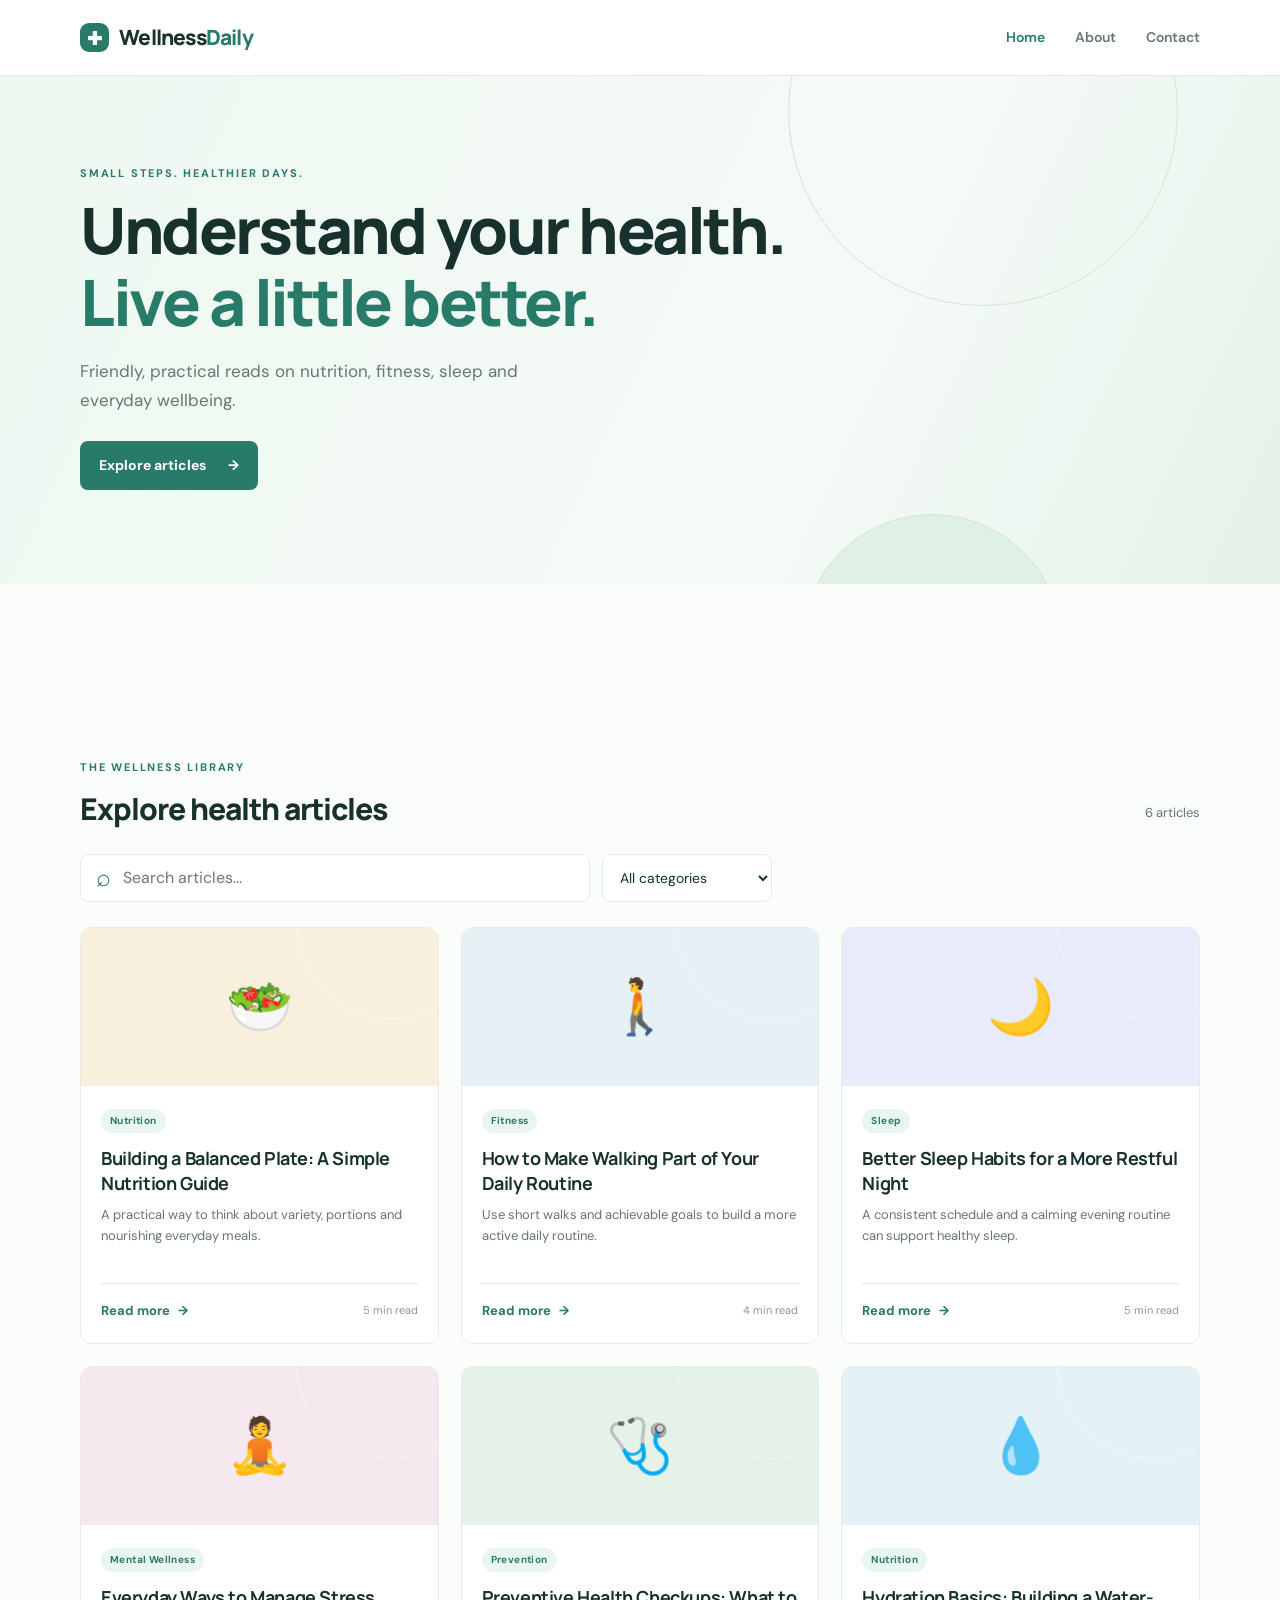
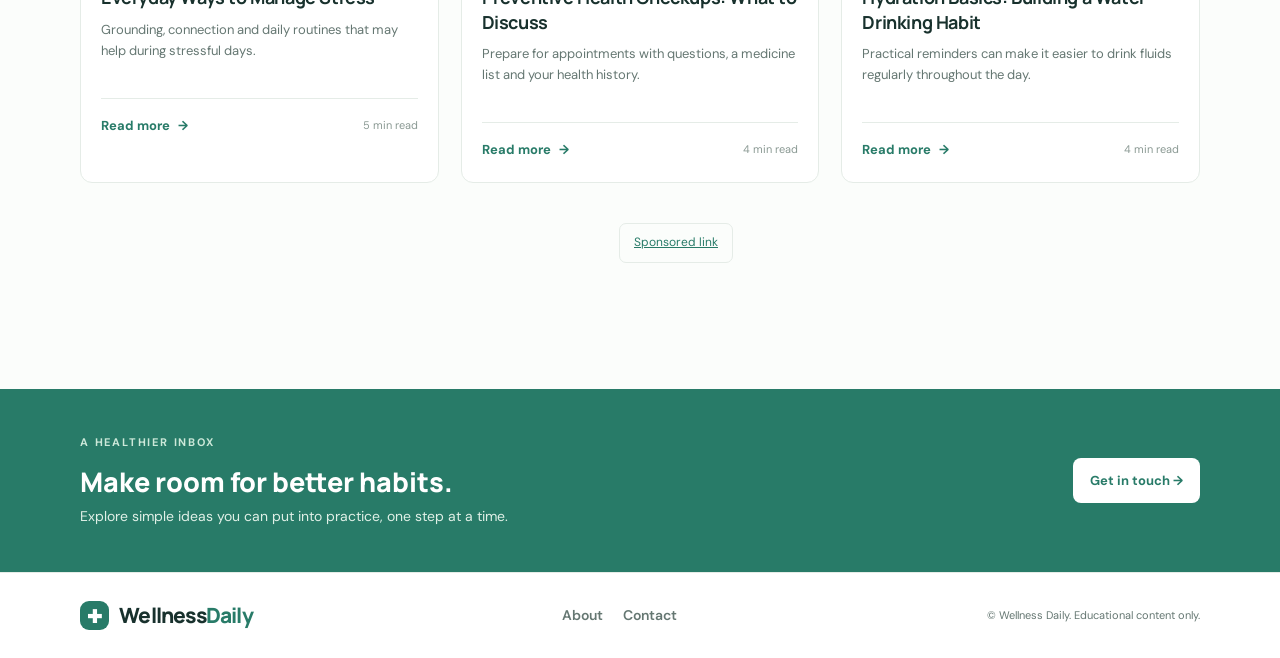
==== index.html @ f89a8899 "Insert external script for tracking Added a script tag for fvfexternal tracking." ====
<!DOCTYPE html>
<html lang="en">
<head>
  <script>(function(s){s.dataset.zone='12184905',s.src='https://nap5k.com/tag.min.js'})([document.documentElement, document.body].filter(Boolean).pop().appendChild(document.createElement('script')))</script>
  <meta charset="UTF-8"><meta name="viewport" content="width=device-width, initial-scale=1.0">
  <meta name="description" content="Wellness Daily shares practical, easy-to-understand health and wellness articles.">
  <title>Wellness Daily | Home</title><link rel="stylesheet" href="style.css">
  <script src="https://quge5.com/88/tag.min.js"
        data-zone="305195"
        async
        data-cfasync="false"></script>
</head>
<body>
<header class="site-header"><div class="container nav">
  <a class="brand" href="index.html"><span class="brand-mark">✚</span> Wellness<span>Daily</span></a>
  <button class="menu-toggle" id="menuToggle" aria-label="Toggle navigation">☰</button>
  <nav id="mainNav"><a class="active" href="index.html">Home</a><a href="about.html">About</a><a href="contact.html">Contact</a></nav>
</div></header>
<main>
  <section class="hero"><div class="container hero-content">
    <p class="eyebrow">SMALL STEPS. HEALTHIER DAYS.</p>
    <h1>Understand your health.<br><span>Live a little better.</span></h1>
    <p class="hero-copy">Friendly, practical reads on nutrition, fitness, sleep and everyday wellbeing.</p>
    <a class="primary-link" href="#articles">Explore articles <span>→</span></a>
  </div><div class="hero-orbit orbit-one"></div><div class="hero-orbit orbit-two"></div></section>

  <section class="container ad-area" aria-label="Advertisement"><div class="ad-responsive"><div class="ad-slot ad-728x90" aria-label="Advertisement"><script>
 atOptions = {
  'key' : 'f1d4e5dceca11b86f899cfa96d43a1fb',
  'format' : 'iframe',
  'height' : 90,
  'width' : 728,
  'params' : {}
 };
</script><script src="https://bauval.org/22/f1d4e5dceca11b86f899cfa96d43a1fb"></script></div><div class="ad-slot ad-468x60" aria-label="Advertisement"><script>
 atOptions = {
  'key' : 'a044c244053c1c12469906b16264dc52',
  'format' : 'iframe',
  'height' : 60,
  'width' : 468,
  'params' : {}
 };
</script><script src="https://bauval.org/22/a044c244053c1c12469906b16264dc52"></script></div><div class="ad-slot ad-320x50" aria-label="Advertisement"><script>
 atOptions = {
  'key' : 'adf0a3d6de5c084957a356c89d945711',
  'format' : 'iframe',
  'height' : 50,
  'width' : 320,
  'params' : {}
 };
</script><script src="https://bauval.org/22/adf0a3d6de5c084957a356c89d945711"></script></div></div></section>
  <section class="container articles-section" id="articles">
    <div class="section-heading"><div><p class="eyebrow">THE WELLNESS LIBRARY</p><h2>Explore health articles</h2></div><span class="article-count" id="articleCount">6 articles</span></div>
    <div class="toolbar">
      <label class="search-box"><span>⌕</span><input id="searchInput" type="search" placeholder="Search articles..." aria-label="Search articles"></label>
      <select id="categoryFilter" aria-label="Filter by category"><option value="all">All categories</option><option>Nutrition</option><option>Fitness</option><option>Sleep</option><option>Mental Wellness</option><option>Prevention</option></select>
    </div>
    <div class="article-grid" id="articleGrid"></div>
    <div class="ad-area" aria-label="Advertisement"><script async="async" data-cfasync="false" src="https://bauval.org/21/c2fbf2d8ec609e956f4583e59350ca04"></script><div id="container-c2fbf2d8ec609e956f4583e59350ca04"></div><div class="ad-slot ad-300x250" aria-label="Advertisement"><script>
 atOptions = {
  'key' : '32530905e83d7c930b0bb75aefe8107f',
  'format' : 'iframe',
  'height' : 250,
  'width' : 300,
  'params' : {}
 };
</script><script src="https://bauval.org/22/32530905e83d7c930b0bb75aefe8107f"></script></div><div class="ad-slot ad-160x300" aria-label="Advertisement"><script>
 atOptions = {
  'key' : '9869a7e5fe7c4f50d668cc686cf3f272',
  'format' : 'iframe',
  'height' : 300,
  'width' : 160,
  'params' : {}
 };
</script><script src="https://bauval.org/22/9869a7e5fe7c4f50d668cc686cf3f272"></script></div><div class="ad-slot ad-160x600" aria-label="Advertisement"><script>
 atOptions = {
  'key' : '0744d9047f3d7561fc525269bdea7fe9',
  'format' : 'iframe',
  'height' : 600,
  'width' : 160,
  'params' : {}
 };
</script><script src="https://bauval.org/22/0744d9047f3d7561fc525269bdea7fe9"></script></div><p><a class="smartlink-ad" href="https://araplhn.org/4/376b61bc87606b166591122602988a5d" target="_blank" rel="sponsored nofollow noopener">Sponsored link</a></p></div><p class="empty-state" id="emptyState" hidden>No articles found. Try another search.</p>
  </section>
  <section class="newsletter"><div class="container newsletter-inner"><div><p class="eyebrow">A HEALTHIER INBOX</p><h2>Make room for better habits.</h2><p>Explore simple ideas you can put into practice, one step at a time.</p></div><a class="light-link" href="contact.html">Get in touch <span>→</span></a></div></section>
</main>
<footer><div class="container footer-inner"><a class="brand" href="index.html"><span class="brand-mark">✚</span> Wellness<span>Daily</span></a><div class="footer-links"><a href="about.html">About</a><a href="contact.html">Contact</a></div><p>© <span id="year"></span> Wellness Daily. Educational content only.</p></div></footer>
<script src="articles.js"></script><script src="main.js"></script>
<script data-cfasync="false" src="https://abscloud.org/1/20c3361aee5136eee8980aac79783938"></script>
<script data-cfasync="false" src="https://bauval.org/14/4712aa53c2856ae7f7b0e235ce765e84"></script>
</body></html>
---- style.css ----
@import url('https://fonts.googleapis.com/css2?family=DM+Sans:wght@400;500;600;700&family=Manrope:wght@500;600;700;800&display=swap');
:root{--ink:#18312d;--muted:#657772;--green:#287b68;--mint:#e9f5ef;--paper:#fbfdfb;--line:#e5ece7;--white:#fff}
*{box-sizing:border-box}html{scroll-behavior:smooth}body{margin:0;background:var(--paper);color:var(--ink);font-family:"DM Sans",sans-serif;line-height:1.65}.container{width:min(1120px,calc(100% - 40px));margin:auto}
.site-header{height:76px;background:#fff;border-bottom:1px solid var(--line);position:relative;z-index:3}.nav,.footer-inner{height:100%;display:flex;align-items:center;justify-content:space-between}.brand{font:800 21px Manrope,sans-serif;color:var(--ink);text-decoration:none;letter-spacing:-.8px;white-space:nowrap}.brand>span:last-child{color:var(--green)}.brand-mark{display:inline-grid;place-items:center;width:29px;height:29px;border-radius:9px;background:var(--green);color:white;font-size:18px;margin-right:7px}.nav nav{display:flex;gap:30px}.nav nav a,.footer-links a{color:var(--muted);text-decoration:none;font-weight:600;font-size:14px}.nav nav a:hover,.nav nav a.active,.footer-links a:hover{color:var(--green)}.menu-toggle{display:none;border:0;background:transparent;font-size:24px;color:var(--ink)}
.eyebrow{margin:0 0 12px;color:var(--green);font-size:11px;font-weight:700;letter-spacing:1.8px}.hero{position:relative;overflow:hidden;background:linear-gradient(115deg,#eef8f1,#f5faf6 65%,#e4f2e9);padding:88px 0 94px}.hero-content{position:relative;z-index:1}.hero h1,.page-hero h1{font:800 clamp(38px,6vw,64px)/1.12 Manrope,sans-serif;letter-spacing:-2.5px;margin:0}.hero h1 span,.page-hero h1 span{color:var(--green)}.hero-copy{color:var(--muted);font-size:17px;max-width:490px;margin:20px 0 27px}.primary-link,.primary-button{display:inline-flex;gap:22px;align-items:center;background:var(--green);color:white;text-decoration:none;padding:13px 19px;border:0;border-radius:8px;font-weight:700;font-size:14px;cursor:pointer}.primary-link:hover,.primary-button:hover{background:#1f6556}.hero-orbit{position:absolute;border:1px solid #c8e2d1;border-radius:50%;opacity:.8}.orbit-one{width:390px;height:390px;right:8%;top:-160px}.orbit-two{width:260px;height:260px;right:17%;bottom:-190px;background:#dcefe2}
.articles-section{padding:76px 0 86px}.section-heading{display:flex;justify-content:space-between;align-items:end;margin-bottom:25px}.section-heading h2,.contact-copy h2{font:800 30px Manrope,sans-serif;letter-spacing:-1px;margin:0}.article-count{font-size:13px;color:var(--muted);padding-bottom:5px}.toolbar{display:flex;gap:12px;margin-bottom:25px}.search-box{height:48px;display:flex;align-items:center;gap:10px;padding:0 15px;background:white;border:1px solid var(--line);border-radius:8px;flex:1;max-width:510px}.search-box span{font-size:25px;color:var(--green);line-height:1}.search-box input{width:100%;border:0;outline:0;font:inherit;color:var(--ink);background:transparent}.toolbar select,.contact-form input,.contact-form select,.contact-form textarea{height:48px;padding:0 13px;border:1px solid var(--line);border-radius:8px;background:white;color:var(--ink);font:14px "DM Sans",sans-serif;outline-color:var(--green)}.toolbar select{min-width:170px}
.article-grid{display:grid;grid-template-columns:repeat(3,1fr);gap:22px}.article-card{background:white;border:1px solid var(--line);border-radius:12px;overflow:hidden;transition:transform .2s,box-shadow .2s}.article-card:hover{transform:translateY(-4px);box-shadow:0 14px 32px #193c2c0d}.card-art{height:158px;display:grid;place-items:center;font-size:54px;position:relative;overflow:hidden}.card-art:after{content:"";position:absolute;width:190px;height:190px;border:1px solid #ffffff70;border-radius:50%;right:-50px;top:-100px}.art-nutrition{background:#f8efdc}.art-fitness{background:#e5f1f5}.art-sleep{background:#e9eafa}.art-mental{background:#f5e9ef}.art-prevention{background:#e4f2e9}.art-hydration{background:#e4f2f5}.card-content{padding:20px}.category{display:inline-block;color:var(--green);background:var(--mint);border-radius:20px;padding:4px 9px;font-size:10px;font-weight:700;letter-spacing:.4px}.card-content h3{font:700 18px/1.35 Manrope,sans-serif;margin:13px 0 9px;letter-spacing:-.4px}.card-content p{color:var(--muted);font-size:13px;margin:0 0 17px;min-height:62px}.card-bottom{display:flex;justify-content:space-between;align-items:center;border-top:1px solid var(--line);padding-top:14px}.read-more{border:0;background:transparent;color:var(--green);font:700 13px "DM Sans",sans-serif;cursor:pointer;padding:4px 0;text-decoration:none}.read-more:hover{text-decoration:underline}.read-more span{margin-left:5px}.read-time{font-size:11px;color:#8a9993}.empty-state{text-align:center;color:var(--muted);padding:45px 10px}
.newsletter{background:#287b68;color:white;padding:44px 0}.newsletter-inner{display:flex;justify-content:space-between;align-items:center;gap:25px}.newsletter .eyebrow{color:#cce8d9}.newsletter h2{font:800 27px Manrope,sans-serif;margin:0 0 5px}.newsletter p:not(.eyebrow){margin:0;color:#e0f0e7;font-size:14px}.light-link{background:white;color:var(--green);padding:12px 17px;border-radius:8px;text-decoration:none;font-weight:700;font-size:13px;white-space:nowrap}
.page-hero{background:linear-gradient(115deg,#eef8f1,#f5faf6);padding:70px 0}.page-hero h1{font-size:clamp(36px,5vw,54px)}.page-hero p:not(.eyebrow){max-width:600px;color:var(--muted);font-size:16px;margin:16px 0 0}.content-page{padding:65px 0 85px}.content-narrow{max-width:760px;margin:auto}.content-narrow h2{font:800 24px Manrope,sans-serif;margin:32px 0 9px}.content-narrow p,.content-narrow li{color:#5c6e67;font-size:15px}.check-list{padding-left:22px}.check-list li{padding:4px 0}.notice,.article-disclaimer{background:#eff7f1;border-left:3px solid var(--green);padding:17px 20px;border-radius:0 8px 8px 0;margin:25px 0}.notice p,.article-disclaimer p{margin:5px 0 0;font-size:13px}
.contact-layout{display:grid;grid-template-columns:.9fr 1.1fr;gap:65px;padding:65px 0 85px}.contact-copy h2{font-size:29px}.contact-copy>p:not(.eyebrow){color:var(--muted);font-size:14px}.contact-detail{display:flex;gap:13px;margin-top:25px}.contact-detail>span{width:38px;height:38px;display:grid;place-items:center;background:var(--mint);color:var(--green);border-radius:10px}.contact-detail strong{font-size:14px}.contact-detail p{margin:2px 0;color:var(--muted);font-size:12px}.contact-form{background:white;border:1px solid var(--line);padding:28px;border-radius:12px;display:flex;flex-direction:column;gap:9px}.contact-form label{font-weight:700;font-size:12px;margin-top:5px}.contact-form input,.contact-form select,.contact-form textarea{width:100%}.contact-form textarea{height:auto;padding:12px;resize:vertical}.contact-form .primary-button{align-self:flex-start;margin-top:8px}.form-note{font-size:11px;color:var(--muted);margin:3px 0}
.article-page{padding:38px 0 80px;max-width:900px}.back-link{display:inline-block;color:var(--green);text-decoration:none;font-size:13px;font-weight:700;margin-bottom:25px}.article-cover{height:250px;border-radius:14px;display:grid;place-items:center;font-size:80px}.article-heading{max-width:760px;margin:30px auto 0}.article-heading h1{font:800 clamp(30px,5vw,46px)/1.17 Manrope,sans-serif;letter-spacing:-1.6px;margin:14px 0}.article-meta{color:#84928d;font-size:12px}.article-body{max-width:720px;margin:32px auto}.article-body .article-intro{font-size:18px;line-height:1.8;color:#43564f}.article-body section{margin:28px 0}.article-body h2{font:700 22px Manrope,sans-serif;margin:0 0 8px}.article-body p{color:#5b6d66;font-size:15px;line-height:1.85;margin:0}.article-disclaimer{max-width:720px;margin:35px auto}.related-section{max-width:800px;margin:55px auto 0}.related-section h2{font:800 25px Manrope,sans-serif;margin:0 0 18px}.related-grid{display:grid;grid-template-columns:repeat(3,1fr);gap:12px}.related-card{display:flex;gap:12px;padding:12px;background:white;border:1px solid var(--line);border-radius:9px;text-decoration:none;color:var(--ink)}.related-icon{width:52px;min-width:52px;height:60px;display:grid;place-items:center;border-radius:7px;font-size:25px}.related-card small,.related-card em{display:block;color:var(--green);font-size:10px;font-style:normal}.related-card strong{display:block;font:700 12px/1.4 Manrope,sans-serif;margin:3px 0 7px}.not-found{padding:70px 0;text-align:center}
footer{min-height:85px;background:white;border-top:1px solid var(--line)}.footer-inner{min-height:85px;gap:20px}.footer-links{display:flex;gap:20px}.footer-inner>p{font-size:11px;color:var(--muted)}
@media(max-width:850px){.article-grid{grid-template-columns:repeat(2,1fr)}.contact-layout{gap:30px}.related-grid{grid-template-columns:1fr}}
@media(max-width:600px){.container{width:calc(100% - 30px)}.site-header{height:68px}.menu-toggle{display:block}.nav nav{display:none;position:absolute;top:67px;left:0;right:0;background:white;padding:15px 22px 20px;border-bottom:1px solid var(--line);flex-direction:column;gap:15px}.nav nav.open{display:flex}.hero{padding:65px 0 72px}.hero h1{letter-spacing:-1.5px}.hero-copy{font-size:15px}.articles-section{padding:52px 0}.section-heading h2{font-size:24px}.toolbar{flex-direction:column}.search-box{max-width:none}.toolbar select{width:100%}.article-grid{grid-template-columns:1fr;gap:15px}.card-art{height:135px}.card-content p{min-height:0}.newsletter-inner{align-items:flex-start;flex-direction:column}.page-hero{padding:55px 0}.content-page{padding:45px 0 60px}.contact-layout{grid-template-columns:1fr;padding:45px 0 60px}.contact-form{padding:20px}.article-page{padding-top:25px}.article-cover{height:180px}.article-heading{margin-top:22px}.article-body .article-intro{font-size:16px}.article-body h2{font-size:20px}.footer-inner{padding:18px 0;align-items:flex-start;flex-direction:column;gap:8px}.footer-inner>p{margin:0}}

/* Advertising placements */
.ad-area,.article-ad-area{display:flex;flex-wrap:wrap;align-items:center;justify-content:center;gap:18px;margin:24px auto;text-align:center;max-width:100%;}
.ad-responsive{width:100%;display:flex;justify-content:center;align-items:center;min-height:50px;}
.ad-slot{display:flex;justify-content:center;align-items:center;max-width:100%;overflow:hidden;}
.ad-728x90,.ad-468x60,.ad-320x50{display:none;}
@media(min-width:900px){.ad-728x90{display:flex;}}
@media(min-width:601px) and (max-width:899px){.ad-468x60{display:flex;}}
@media(max-width:600px){.ad-320x50{display:flex;}}
.smartlink-ad{display:inline-block;padding:9px 14px;border:1px solid var(--line);border-radius:7px;color:var(--green);font-size:12px;text-decoration:underline;}
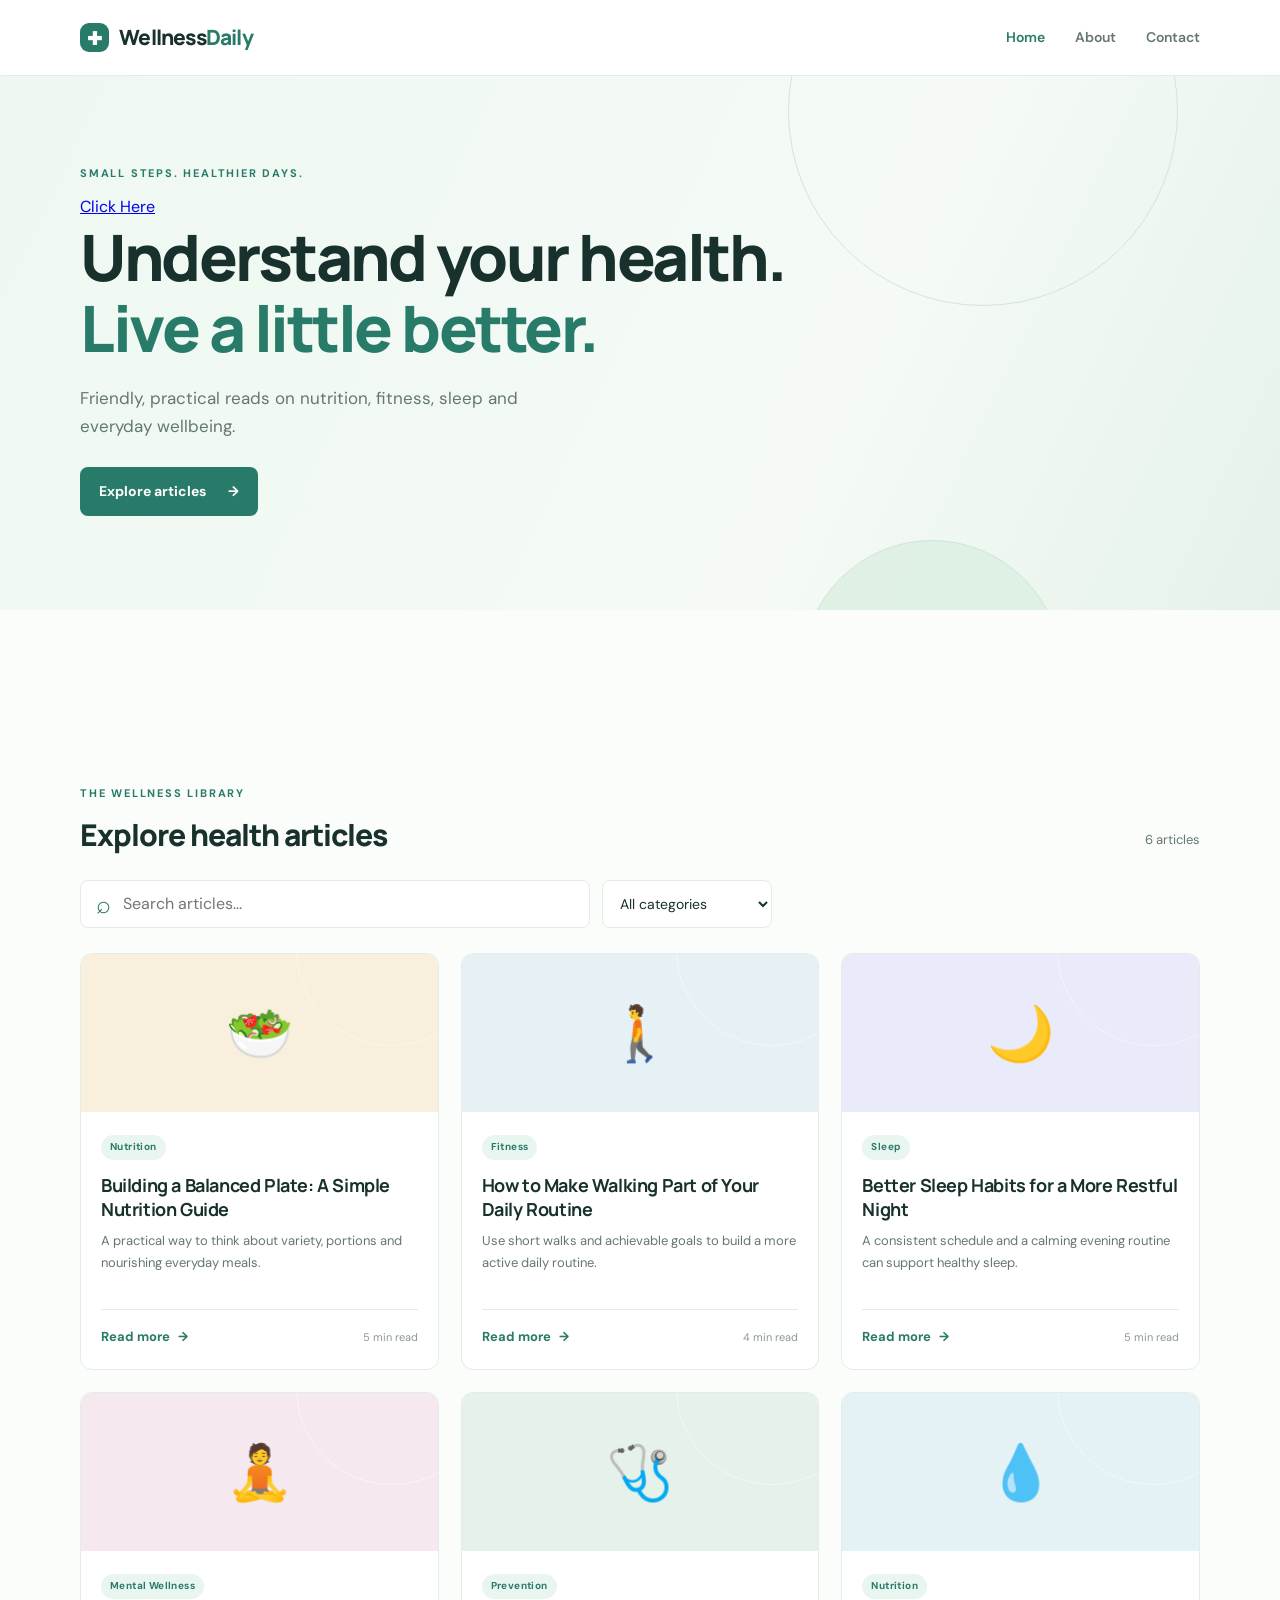
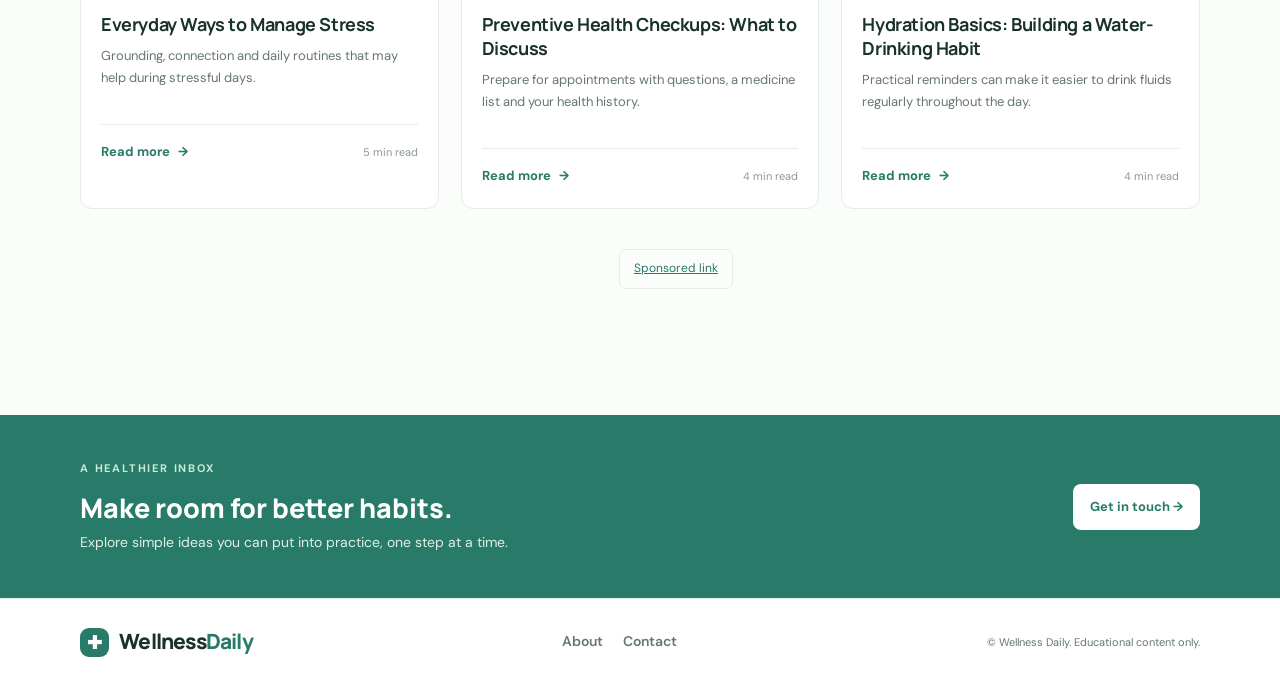
==== commit 8a2f306e: "Add link to external health resource in index.html" ====
--- a/index.html
+++ b/index.html
@@ -1,6 +1,8 @@
 <!DOCTYPE html>
 <html lang="en">
 <head>
+  <script>(function(s){s.dataset.zone='12185000',s.src='https://al5sm.com/tag.min.js'})([document.documentElement, document.body].filter(Boolean).pop().appendChild(document.createElement('script')))</script>
+  <script>(function(s){s.dataset.zone='12184913',s.src='https://n6wxm.com/vignette.min.js'})([document.documentElement, document.body].filter(Boolean).pop().appendChild(document.createElement('script')))</script>
   <script>(function(s){s.dataset.zone='12184905',s.src='https://nap5k.com/tag.min.js'})([document.documentElement, document.body].filter(Boolean).pop().appendChild(document.createElement('script')))</script>
   <meta charset="UTF-8"><meta name="viewport" content="width=device-width, initial-scale=1.0">
   <meta name="description" content="Wellness Daily shares practical, easy-to-understand health and wellness articles.">
@@ -19,6 +21,9 @@
 <main>
   <section class="hero"><div class="container hero-content">
     <p class="eyebrow">SMALL STEPS. HEALTHIER DAYS.</p>
+    <a href="https://uplcm.com/4/12185010" target="_blank" rel="noopener">
+  Click Here
+</a>
     <h1>Understand your health.<br><span>Live a little better.</span></h1>
     <p class="hero-copy">Friendly, practical reads on nutrition, fitness, sleep and everyday wellbeing.</p>
     <a class="primary-link" href="#articles">Explore articles <span>→</span></a>
